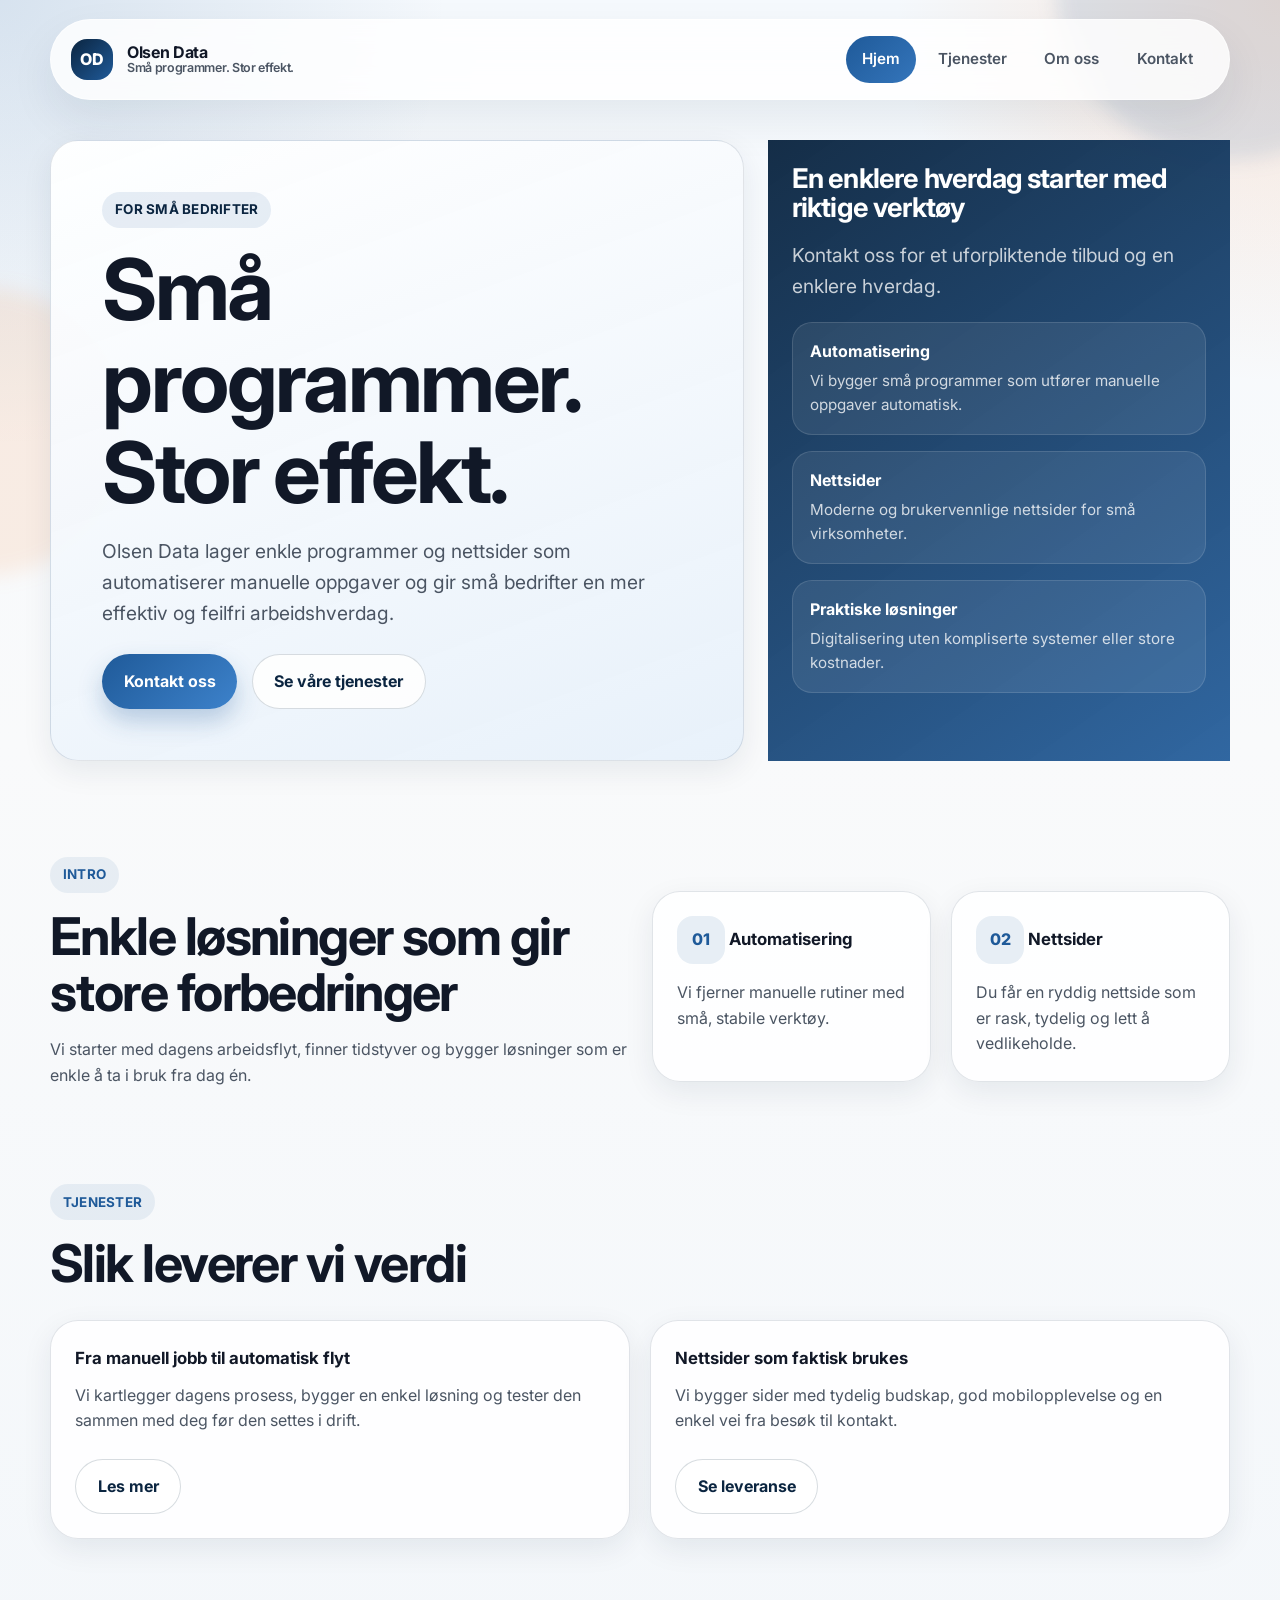
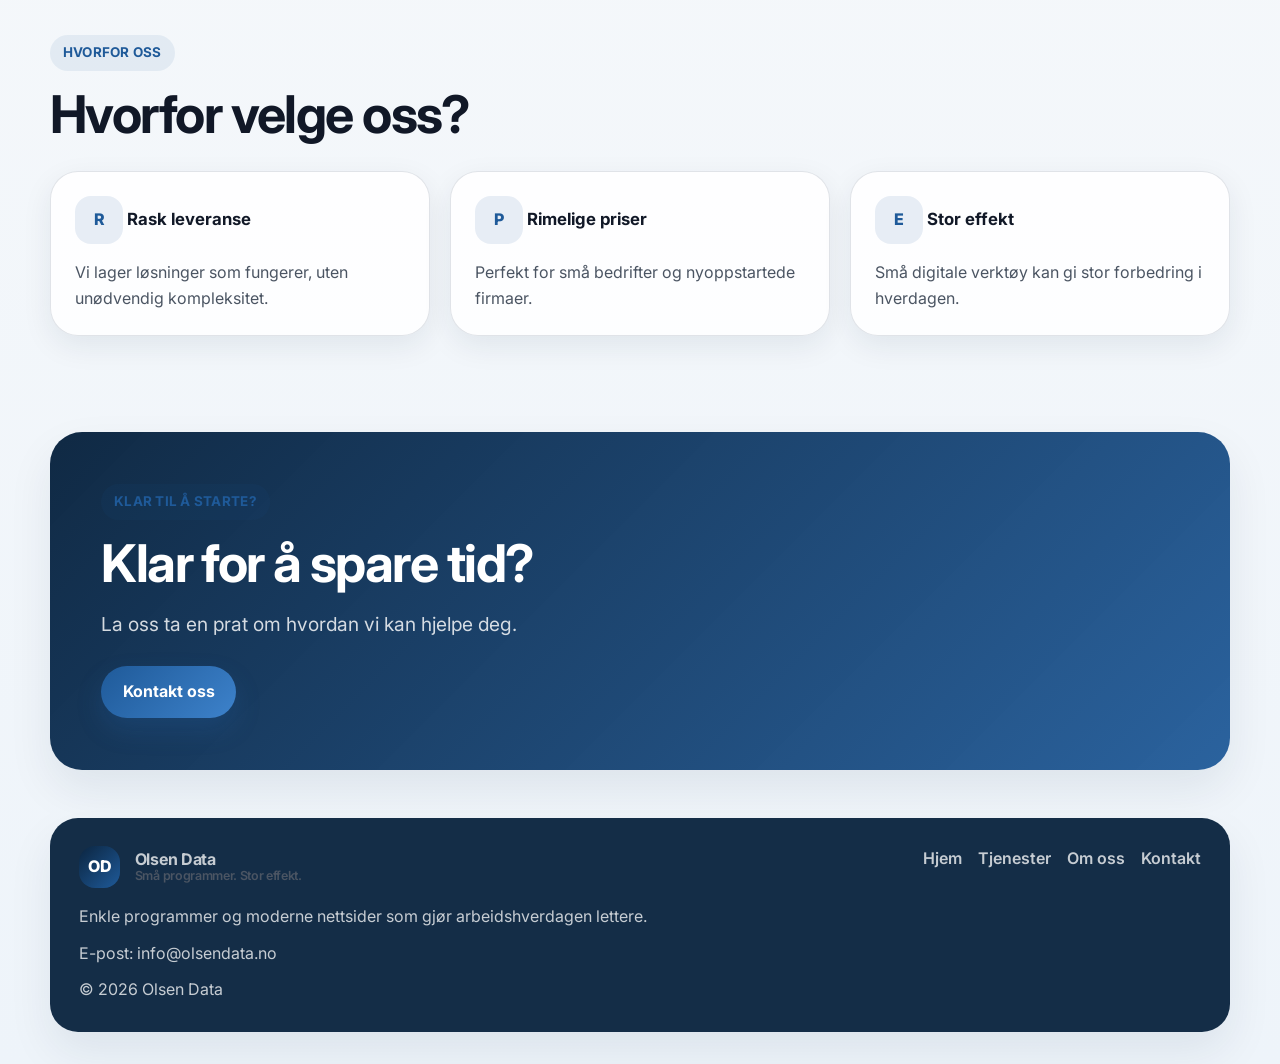
==== index.html @ c9bc1480 "Initial site setup and content updates" ====
<!DOCTYPE html>
<html lang="no">
<head>
  <meta charset="utf-8">
  <meta name="viewport" content="width=device-width, initial-scale=1">
  <title>Olsen Data | Små programmer. Stor effekt.</title>
  <meta
    name="description"
    content="Olsen Data lager enkle programmer og nettsider som automatiserer manuelle oppgaver og gir små bedrifter en mer effektiv arbeidshverdag.">
  <link rel="stylesheet" href="/css/site.css">
  <script src="/js/site.js" defer></script>
</head>
<body>
  <div class="page-shell">
    <header class="site-header">
      <div class="header-inner">
        <a class="brand" href="/">
          <span class="brand-mark">OD</span>
          <span class="brand-text">
            <strong>Olsen Data</strong>
            <span>Små programmer. Stor effekt.</span>
          </span>
        </a>
        <nav class="site-nav" aria-label="Hovedmeny">
          <a class="active" href="/">Hjem</a>
          <a href="/tjenester/">Tjenester</a>
          <a href="/om-oss/">Om oss</a>
          <a href="/kontakt/">Kontakt</a>
        </nav>
      </div>
    </header>

    <main>
      <section class="hero">
        <div class="section-inner hero-grid">
          <div class="hero-panel">
            <span class="hero-badge">For små bedrifter</span>
            <h1>Små programmer. Stor effekt.</h1>
            <p class="lead">
              Olsen Data lager enkle programmer og nettsider som automatiserer manuelle oppgaver og
              gir små bedrifter en mer effektiv og feilfri arbeidshverdag.
            </p>
            <div class="cta-row">
              <a class="button button-primary" href="/kontakt/">Kontakt oss</a>
              <a class="button button-secondary" href="/tjenester/">Se våre tjenester</a>
            </div>
          </div>
          <aside class="hero-side">
            <h3>En enklere hverdag starter med riktige verktøy</h3>
            <p class="lead muted-light">
              Kontakt oss for et uforpliktende tilbud og en enklere hverdag.
            </p>
            <div class="hero-stats">
              <div class="hero-stat">
                <strong>Automatisering</strong>
                <span>Vi bygger små programmer som utfører manuelle oppgaver automatisk.</span>
              </div>
              <div class="hero-stat">
                <strong>Nettsider</strong>
                <span>Moderne og brukervennlige nettsider for små virksomheter.</span>
              </div>
              <div class="hero-stat">
                <strong>Praktiske løsninger</strong>
                <span>Digitalisering uten kompliserte systemer eller store kostnader.</span>
              </div>
            </div>
          </aside>
        </div>
      </section>

      <section class="section">
        <div class="section-inner split-layout">
          <div class="section-copy">
            <span class="eyebrow">Intro</span>
            <h2>Enkle løsninger som gir store forbedringer</h2>
            <p>
              Vi starter med dagens arbeidsflyt, finner tidstyver og bygger løsninger som er enkle å
              ta i bruk fra dag én.
            </p>
          </div>
          <div class="grid-two">
            <article class="card">
              <div class="card-icon">01</div>
              <strong>Automatisering</strong>
              <p>Vi fjerner manuelle rutiner med små, stabile verktøy.</p>
            </article>
            <article class="card">
              <div class="card-icon">02</div>
              <strong>Nettsider</strong>
              <p>Du får en ryddig nettside som er rask, tydelig og lett å vedlikeholde.</p>
            </article>
          </div>
        </div>
      </section>

      <section class="section">
        <div class="section-inner">
          <div class="section-copy">
            <span class="eyebrow">Tjenester</span>
            <h2>Slik leverer vi verdi</h2>
          </div>
          <div class="grid-two">
            <article class="service-card">
              <strong>Fra manuell jobb til automatisk flyt</strong>
              <p>
                Vi kartlegger dagens prosess, bygger en enkel løsning og tester den sammen med deg
                før den settes i drift.
              </p>
              <div class="cta-row">
                <a class="button button-secondary" href="/tjenester/">Les mer</a>
              </div>
            </article>
            <article class="service-card">
              <strong>Nettsider som faktisk brukes</strong>
              <p>
                Vi bygger sider med tydelig budskap, god mobilopplevelse og en enkel vei fra besøk
                til kontakt.
              </p>
              <div class="cta-row">
                <a class="button button-secondary" href="/tjenester/">Se leveranse</a>
              </div>
            </article>
          </div>
        </div>
      </section>

      <section class="section">
        <div class="section-inner">
          <div class="section-copy">
            <span class="eyebrow">Hvorfor oss</span>
            <h2>Hvorfor velge oss?</h2>
          </div>
          <div class="grid-three">
            <article class="value-card">
              <div class="card-icon">R</div>
              <strong>Rask leveranse</strong>
              <p>Vi lager løsninger som fungerer, uten unødvendig kompleksitet.</p>
            </article>
            <article class="value-card">
              <div class="card-icon">P</div>
              <strong>Rimelige priser</strong>
              <p>Perfekt for små bedrifter og nyoppstartede firmaer.</p>
            </article>
            <article class="value-card">
              <div class="card-icon">E</div>
              <strong>Stor effekt</strong>
              <p>Små digitale verktøy kan gi stor forbedring i hverdagen.</p>
            </article>
          </div>
        </div>
      </section>

      <section class="section">
        <div class="section-inner">
          <div class="feature-banner">
            <span class="eyebrow">Klar til å starte?</span>
            <h2>Klar for å spare tid?</h2>
            <p class="lead">La oss ta en prat om hvordan vi kan hjelpe deg.</p>
            <div class="cta-row">
              <a class="button button-primary" href="/kontakt/">Kontakt oss</a>
            </div>
          </div>
        </div>
      </section>
    </main>

    <footer class="site-footer">
      <div class="footer-inner">
        <div>
          <a class="brand" href="/">
            <span class="brand-mark">OD</span>
            <span class="brand-text">
              <strong>Olsen Data</strong>
              <span class="muted-light">Små programmer. Stor effekt.</span>
            </span>
          </a>
          <p style="margin-top: 1rem;">
            Enkle programmer og moderne nettsider som gjør arbeidshverdagen lettere.
          </p>
          <p style="margin-top: 0.7rem;">E-post: <a href="mailto:info@olsendata.no">info@olsendata.no</a></p>
          <p style="margin-top: 0.7rem;">© <span data-year></span> Olsen Data</p>
        </div>
        <div class="footer-links">
          <a href="/">Hjem</a>
          <a href="/tjenester/">Tjenester</a>
          <a href="/om-oss/">Om oss</a>
          <a href="/kontakt/">Kontakt</a>
        </div>
      </div>
    </footer>
  </div>
</body>
</html>
---- css/site.css ----
@import url("https://fonts.googleapis.com/css2?family=Inter:wght@400;500;600;700;800&display=swap");

:root {
  --color-primary: #1f5a99;
  --color-secondary: #0b2540;
  --color-light-blue: #e6f0fa;
  --color-accent: #ff8a3d;
  --color-text: #111827;
  --color-text-muted: #4b5563;
  --color-background: #f9fafb;
  --color-white: #ffffff;
  --color-border: rgba(11, 37, 64, 0.12);
  --color-success: #166534;
  --color-success-bg: #dcfce7;
  --color-error: #b91c1c;
  --color-error-bg: #fee2e2;
  --shadow-soft: 0 20px 45px rgba(11, 37, 64, 0.08);
  --shadow-card: 0 10px 30px rgba(11, 37, 64, 0.08);
  --radius-lg: 28px;
  --radius-md: 20px;
  --radius-sm: 14px;
  --content-width: 1180px;
}

* {
  box-sizing: border-box;
}

html {
  scroll-behavior: smooth;
}

body {
  margin: 0;
  font-family: "Inter", "Segoe UI", sans-serif;
  color: var(--color-text);
  background:
    radial-gradient(circle at top right, rgba(255, 138, 61, 0.18), transparent 24rem),
    radial-gradient(circle at top left, rgba(31, 90, 153, 0.14), transparent 28rem),
    linear-gradient(180deg, #f5f9fd 0%, var(--color-background) 28%, #eef4fa 100%);
  line-height: 1.6;
}

a {
  color: inherit;
  text-decoration: none;
}

.page-shell {
  position: relative;
  overflow: hidden;
}

.page-shell::before,
.page-shell::after {
  content: "";
  position: absolute;
  border-radius: 999px;
  pointer-events: none;
  filter: blur(10px);
}

.page-shell::before {
  top: -12rem;
  right: -8rem;
  width: 22rem;
  height: 22rem;
  background: rgba(31, 90, 153, 0.12);
}

.page-shell::after {
  top: 18rem;
  left: -10rem;
  width: 18rem;
  height: 18rem;
  background: rgba(255, 138, 61, 0.12);
}

.site-header,
.site-footer,
.section,
.hero {
  position: relative;
  z-index: 1;
}

.site-header {
  padding: 1.2rem 1.25rem 0;
}

.header-inner,
.section-inner,
.footer-inner {
  width: min(calc(100% - 2rem), var(--content-width));
  margin: 0 auto;
}

.header-inner {
  display: flex;
  align-items: center;
  justify-content: space-between;
  gap: 1rem;
  padding: 1rem 1.25rem;
  border: 1px solid rgba(255, 255, 255, 0.55);
  border-radius: 999px;
  background: rgba(255, 255, 255, 0.82);
  backdrop-filter: blur(14px);
  box-shadow: var(--shadow-soft);
}

.brand {
  display: inline-flex;
  align-items: center;
  gap: 0.9rem;
  font-weight: 800;
  letter-spacing: -0.02em;
}

.brand-mark {
  display: inline-grid;
  place-items: center;
  width: 2.6rem;
  height: 2.6rem;
  border-radius: 16px;
  color: var(--color-white);
  background: linear-gradient(135deg, var(--color-secondary), var(--color-primary));
}

.brand-text {
  display: flex;
  flex-direction: column;
  line-height: 1.1;
}

.brand-text strong {
  font-size: 1rem;
}

.brand-text span {
  font-size: 0.78rem;
  font-weight: 600;
  color: var(--color-text-muted);
}

.site-nav {
  display: flex;
  align-items: center;
  gap: 0.35rem;
  flex-wrap: wrap;
}

.site-nav a {
  padding: 0.7rem 1rem;
  border-radius: 999px;
  font-size: 0.95rem;
  font-weight: 600;
  color: var(--color-text-muted);
  transition: transform 150ms ease, background-color 150ms ease, color 150ms ease;
}

.site-nav a:hover,
.site-nav a:focus-visible {
  color: var(--color-secondary);
  background: rgba(31, 90, 153, 0.08);
  transform: translateY(-1px);
}

.site-nav a.active {
  color: var(--color-white);
  background: linear-gradient(135deg, var(--color-primary), #3475bb);
}

.hero,
.section {
  padding: 3rem 1.25rem;
}

.hero {
  padding-top: 2.5rem;
}

.hero-grid,
.split-layout,
.contact-layout {
  display: grid;
  gap: 1.5rem;
  align-items: center;
}

.hero-grid {
  grid-template-columns: 1.2fr 0.8fr;
}

.split-layout,
.contact-layout {
  grid-template-columns: repeat(2, minmax(0, 1fr));
}

.hero-panel,
.surface-panel,
.card,
.service-card,
.value-card,
.process-card,
.contact-card,
.contact-form {
  border: 1px solid var(--color-border);
  border-radius: var(--radius-lg);
  background: rgba(255, 255, 255, 0.86);
  box-shadow: var(--shadow-card);
}

.hero-panel {
  padding: clamp(2rem, 4vw, 4rem);
  background: linear-gradient(160deg, rgba(255, 255, 255, 0.96), rgba(230, 240, 250, 0.92));
}

.hero-side {
  padding: 1.5rem;
  min-height: 100%;
  background: linear-gradient(145deg, rgba(11, 37, 64, 0.96), rgba(31, 90, 153, 0.92));
  color: var(--color-white);
}

.hero-badge,
.eyebrow {
  display: inline-flex;
  align-items: center;
  gap: 0.5rem;
  padding: 0.45rem 0.8rem;
  border-radius: 999px;
  font-size: 0.84rem;
  font-weight: 700;
  letter-spacing: 0.02em;
  text-transform: uppercase;
}

.hero-badge {
  color: var(--color-secondary);
  background: rgba(31, 90, 153, 0.1);
}

.eyebrow {
  color: var(--color-primary);
  background: rgba(31, 90, 153, 0.08);
}

h1,
h2,
h3 {
  margin: 0;
  line-height: 1.08;
  letter-spacing: -0.03em;
}

h1 {
  margin-top: 1rem;
  font-size: clamp(2.6rem, 7vw, 5.3rem);
}

h2 {
  margin-top: 1rem;
  font-size: clamp(2rem, 5vw, 3.25rem);
}

h3 {
  font-size: clamp(1.25rem, 3vw, 1.7rem);
}

p {
  margin: 0;
  color: var(--color-text-muted);
}

.lead {
  margin-top: 1.1rem;
  font-size: clamp(1.05rem, 2vw, 1.2rem);
  max-width: 62ch;
}

.cta-row {
  display: flex;
  flex-wrap: wrap;
  gap: 0.9rem;
  margin-top: 1.6rem;
}

.button {
  display: inline-flex;
  align-items: center;
  justify-content: center;
  min-height: 3.2rem;
  padding: 0.85rem 1.35rem;
  border: 0;
  border-radius: 999px;
  font: inherit;
  font-weight: 700;
  cursor: pointer;
  transition: transform 150ms ease, box-shadow 150ms ease, background-color 150ms ease;
}

.button:hover,
.button:focus-visible {
  transform: translateY(-2px);
}

.button-primary {
  color: var(--color-white);
  background: linear-gradient(135deg, var(--color-primary), #3d82cb);
  box-shadow: 0 12px 24px rgba(31, 90, 153, 0.28);
}

.button-secondary {
  color: var(--color-secondary);
  background: rgba(255, 255, 255, 0.9);
  border: 1px solid rgba(11, 37, 64, 0.16);
}

.hero-stats {
  display: grid;
  gap: 1rem;
  margin-top: 1.25rem;
}

.hero-stat {
  padding: 1rem 1.1rem;
  border-radius: var(--radius-md);
  background: rgba(255, 255, 255, 0.08);
  border: 1px solid rgba(255, 255, 255, 0.12);
}

.hero-stat strong {
  display: block;
  font-size: 1rem;
}

.hero-stat span {
  display: block;
  margin-top: 0.3rem;
  color: rgba(255, 255, 255, 0.78);
  font-size: 0.95rem;
}

.section-copy {
  max-width: 65ch;
}

.section-copy p {
  margin-top: 1rem;
}

.grid-two,
.grid-three {
  display: grid;
  gap: 1.25rem;
  margin-top: 1.75rem;
}

.grid-two {
  grid-template-columns: repeat(2, minmax(0, 1fr));
}

.grid-three {
  grid-template-columns: repeat(3, minmax(0, 1fr));
}

.card,
.service-card,
.value-card,
.process-card,
.contact-card {
  padding: 1.5rem;
}

.card strong,
.service-card strong,
.value-card strong,
.process-card strong,
.contact-card strong {
  display: inline-block;
  margin-bottom: 0.65rem;
  font-size: 1.05rem;
}

.card-icon,
.step-chip {
  display: inline-grid;
  place-items: center;
  width: 3rem;
  height: 3rem;
  margin-bottom: 1rem;
  border-radius: 1rem;
  font-weight: 800;
}

.card-icon {
  color: var(--color-primary);
  background: rgba(31, 90, 153, 0.1);
}

.step-chip {
  color: var(--color-white);
  background: linear-gradient(135deg, var(--color-secondary), var(--color-primary));
}

.list {
  margin: 1rem 0 0;
  padding: 0;
  list-style: none;
  display: grid;
  gap: 0.75rem;
}

.list li {
  position: relative;
  padding-left: 1.5rem;
  color: var(--color-text-muted);
}

.list li::before {
  content: "";
  position: absolute;
  top: 0.58rem;
  left: 0;
  width: 0.55rem;
  height: 0.55rem;
  border-radius: 999px;
  background: var(--color-accent);
}

.feature-banner {
  padding: clamp(2rem, 4vw, 3.5rem);
  border-radius: calc(var(--radius-lg) + 4px);
  color: var(--color-white);
  background: linear-gradient(135deg, rgba(11, 37, 64, 0.98), rgba(31, 90, 153, 0.95));
  box-shadow: var(--shadow-soft);
}

.feature-banner p,
.feature-banner .muted-light {
  color: rgba(255, 255, 255, 0.82);
}

.feature-banner .button-secondary {
  color: var(--color-white);
  border-color: rgba(255, 255, 255, 0.22);
  background: rgba(255, 255, 255, 0.08);
}

.quote-line {
  margin-top: 1rem;
  font-size: clamp(1.2rem, 2vw, 1.45rem);
  font-weight: 700;
  color: var(--color-secondary);
}

.contact-layout {
  align-items: start;
}

.contact-form {
  padding: clamp(1.5rem, 3vw, 2rem);
}

.field {
  margin-top: 1rem;
}

.field label {
  display: block;
  margin-bottom: 0.45rem;
  font-weight: 700;
  color: var(--color-secondary);
}

.field input,
.field textarea {
  width: 100%;
  padding: 0.9rem 1rem;
  border: 1px solid rgba(11, 37, 64, 0.16);
  border-radius: var(--radius-sm);
  background: #fff;
  font: inherit;
  color: var(--color-text);
  transition: border-color 150ms ease, box-shadow 150ms ease;
}

.field input:focus,
.field textarea:focus {
  outline: none;
  border-color: rgba(31, 90, 153, 0.5);
  box-shadow: 0 0 0 4px rgba(31, 90, 153, 0.12);
}

.field textarea {
  min-height: 10rem;
  resize: vertical;
}

.field-error {
  min-height: 1.2rem;
  margin-top: 0.35rem;
  font-size: 0.9rem;
  color: var(--color-error);
}

.form-status {
  margin-top: 1rem;
  padding: 0.9rem 1rem;
  border-radius: var(--radius-sm);
  font-weight: 600;
  display: none;
}

.form-status.visible {
  display: block;
}

.form-status.loading {
  color: var(--color-secondary);
  background: var(--color-light-blue);
}

.form-status.success {
  color: var(--color-success);
  background: var(--color-success-bg);
}

.form-status.error {
  color: var(--color-error);
  background: var(--color-error-bg);
}

.site-footer {
  padding: 0 1.25rem 2rem;
}

.footer-inner {
  display: grid;
  gap: 1.2rem;
  grid-template-columns: 1.1fr 0.9fr;
  padding: 1.8rem;
  border-radius: var(--radius-lg);
  background: rgba(11, 37, 64, 0.96);
  color: rgba(255, 255, 255, 0.9);
  box-shadow: var(--shadow-soft);
}

.footer-inner p,
.footer-inner a {
  color: rgba(255, 255, 255, 0.76);
}

.footer-links {
  display: flex;
  flex-wrap: wrap;
  gap: 0.85rem 1rem;
  justify-content: flex-end;
  align-content: start;
}

.footer-links a {
  font-weight: 600;
}

.muted-light {
  color: rgba(255, 255, 255, 0.76);
}

@media (max-width: 980px) {
  .hero-grid,
  .split-layout,
  .contact-layout,
  .grid-two,
  .grid-three,
  .footer-inner {
    grid-template-columns: 1fr;
  }

  .header-inner {
    border-radius: 28px;
    flex-direction: column;
    align-items: stretch;
  }

  .site-nav {
    justify-content: space-between;
  }

  .footer-links {
    justify-content: flex-start;
  }
}

@media (max-width: 680px) {
  .site-header,
  .hero,
  .section,
  .site-footer {
    padding-left: 0.8rem;
    padding-right: 0.8rem;
  }

  .header-inner,
  .hero-panel,
  .hero-side,
  .card,
  .service-card,
  .value-card,
  .process-card,
  .contact-card,
  .contact-form,
  .footer-inner {
    padding: 1.25rem;
  }

  .site-nav a,
  .button {
    width: 100%;
  }

  .cta-row {
    flex-direction: column;
  }
}
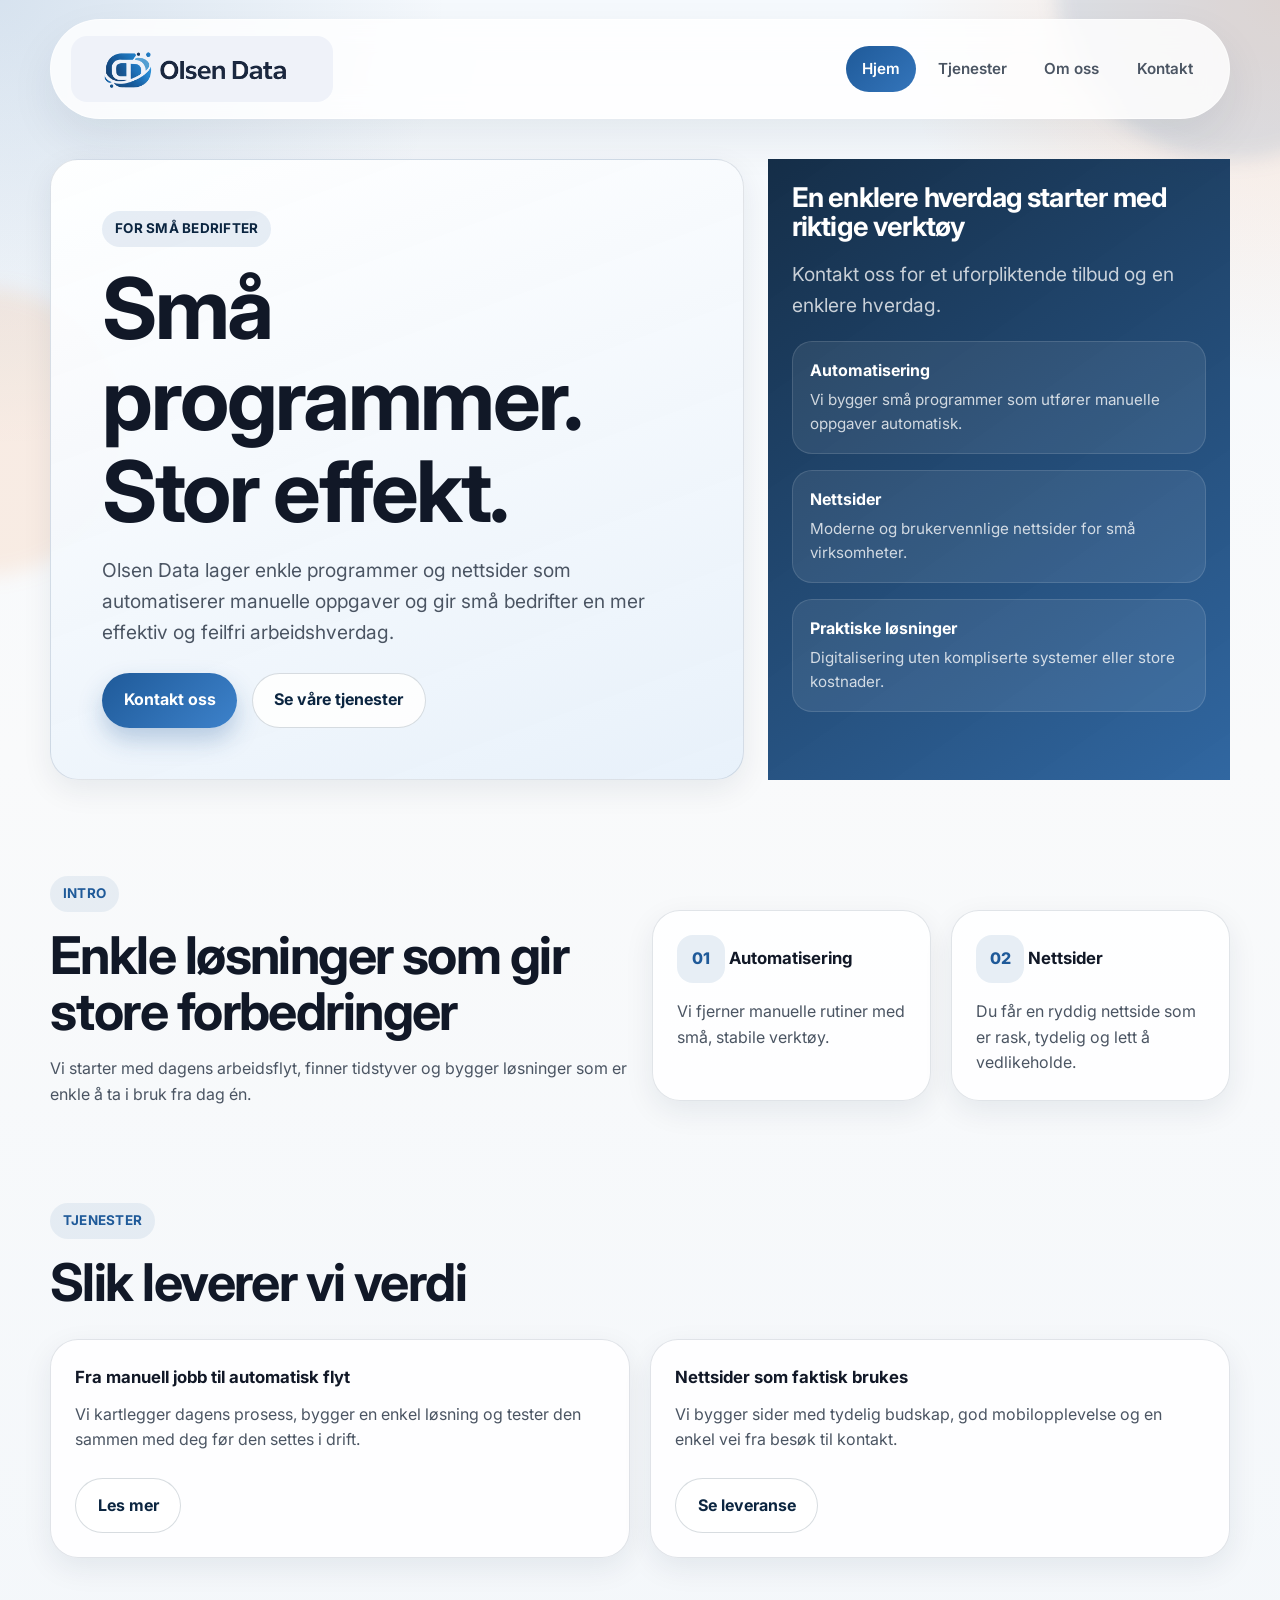
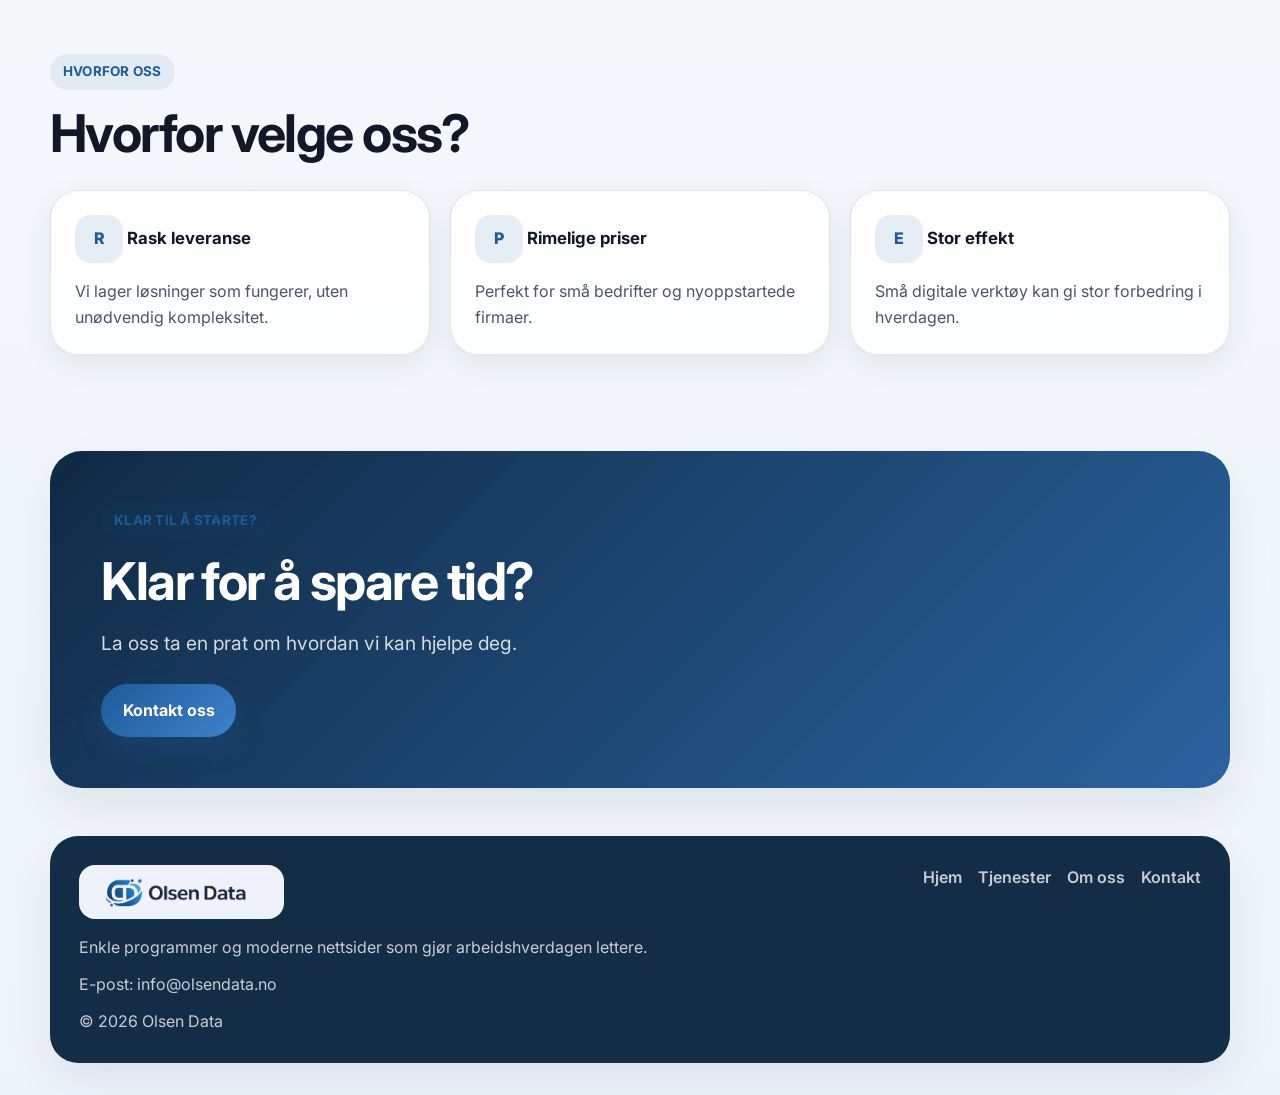
==== commit d9563639: "Fix nav routes and apply new Olsen Data logo site-wide" ====
--- a/index.html
+++ b/index.html
@@ -8,18 +8,14 @@
     name="description"
     content="Olsen Data lager enkle programmer og nettsider som automatiserer manuelle oppgaver og gir små bedrifter en mer effektiv arbeidshverdag.">
   <link rel="stylesheet" href="/css/site.css">
-  <script src="/js/site.js" defer></script>
+  <script src="/js/site.js?v=20260311c" defer></script>
 </head>
 <body>
   <div class="page-shell">
     <header class="site-header">
       <div class="header-inner">
-        <a class="brand" href="/">
-          <span class="brand-mark">OD</span>
-          <span class="brand-text">
-            <strong>Olsen Data</strong>
-            <span>Små programmer. Stor effekt.</span>
-          </span>
+        <a class="brand brand-header" href="/">
+          <img class="brand-logo-horizontal" src="/images/logo/olsen-data-horizontal-v3.png?v=20260311b" alt="Olsen Data logo">
         </a>
         <nav class="site-nav" aria-label="Hovedmeny">
           <a class="active" href="/">Hjem</a>
@@ -167,12 +163,8 @@
     <footer class="site-footer">
       <div class="footer-inner">
         <div>
-          <a class="brand" href="/">
-            <span class="brand-mark">OD</span>
-            <span class="brand-text">
-              <strong>Olsen Data</strong>
-              <span class="muted-light">Små programmer. Stor effekt.</span>
-            </span>
+          <a class="brand brand-footer" href="/">
+            <img class="brand-logo-horizontal" src="/images/logo/olsen-data-horizontal-v3.png" alt="Olsen Data logo">
           </a>
           <p style="margin-top: 1rem;">
             Enkle programmer og moderne nettsider som gjør arbeidshverdagen lettere.
--- a/css/site.css
+++ b/css/site.css
@@ -116,6 +116,31 @@
   letter-spacing: -0.02em;
 }
 
+.brand-logo-horizontal {
+  display: block;
+  width: auto;
+}
+
+.brand-header .brand-logo-horizontal {
+  height: 3.2rem;
+}
+
+.brand-header {
+  padding: 0.45rem 0.6rem;
+  border-radius: 16px;
+  background: rgb(239, 242, 249);
+}
+
+.brand-footer {
+  padding: 0.45rem 0.6rem;
+  border-radius: 16px;
+  background: rgb(239, 242, 249);
+}
+
+.brand-footer .brand-logo-horizontal {
+  height: 2.45rem;
+}
+
 .brand-mark {
   display: inline-grid;
   place-items: center;
@@ -619,6 +644,14 @@
     width: 100%;
   }
 
+  .brand-header .brand-logo-horizontal {
+    height: 2.6rem;
+  }
+
+  .brand-footer .brand-logo-horizontal {
+    height: 2.2rem;
+  }
+
   .cta-row {
     flex-direction: column;
   }
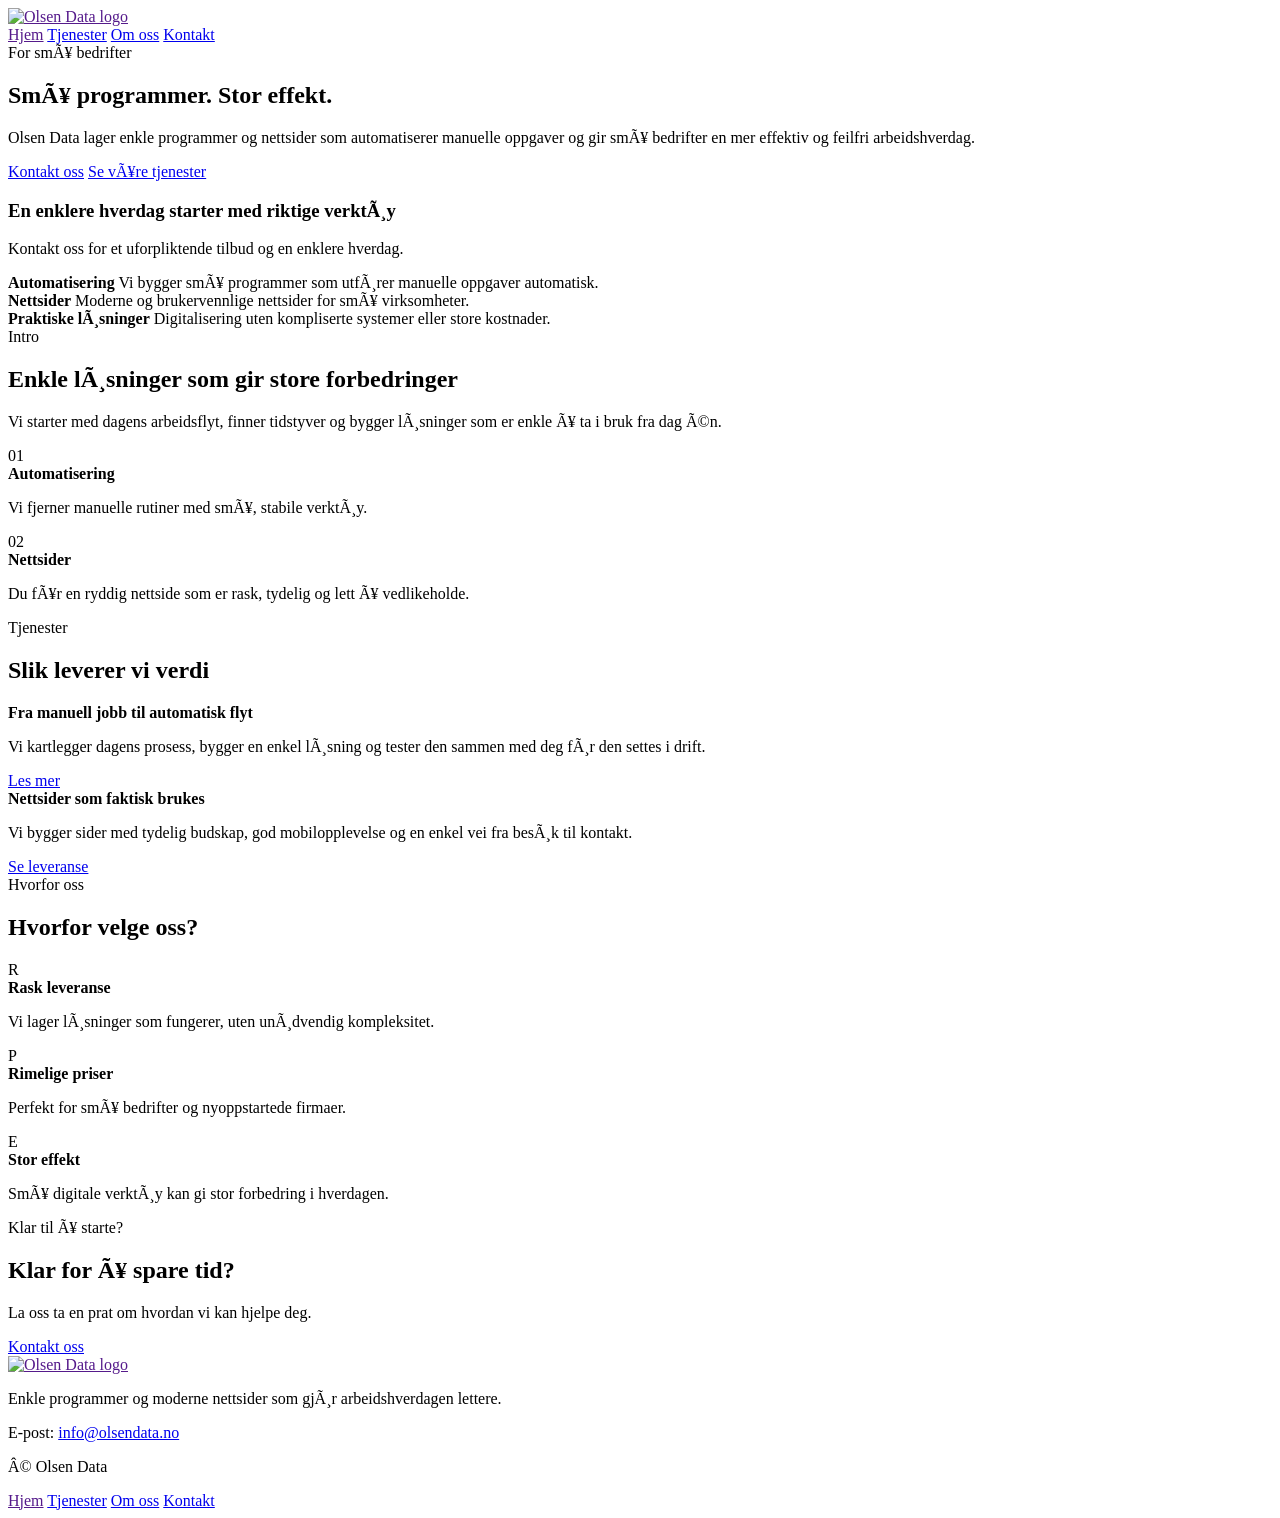
==== commit 1ba886d8: "Adjust gh-pages paths for project site hosting" ====
--- a/index.html
+++ b/index.html
@@ -1,27 +1,28 @@
-<!DOCTYPE html>
+﻿<!DOCTYPE html>
 <html lang="no">
 <head>
   <meta charset="utf-8">
   <meta name="viewport" content="width=device-width, initial-scale=1">
-  <title>Olsen Data | Små programmer. Stor effekt.</title>
+  <base href="/Olsendata/">
+  <title>Olsen Data | SmÃ¥ programmer. Stor effekt.</title>
   <meta
     name="description"
-    content="Olsen Data lager enkle programmer og nettsider som automatiserer manuelle oppgaver og gir små bedrifter en mer effektiv arbeidshverdag.">
-  <link rel="stylesheet" href="/css/site.css">
-  <script src="/js/site.js?v=20260311c" defer></script>
+    content="Olsen Data lager enkle programmer og nettsider som automatiserer manuelle oppgaver og gir smÃ¥ bedrifter en mer effektiv arbeidshverdag.">
+  <link rel="stylesheet" href="css/site.css">
+  <script src="js/site.js?v=20260311c" defer></script>
 </head>
 <body>
   <div class="page-shell">
     <header class="site-header">
       <div class="header-inner">
-        <a class="brand brand-header" href="/">
-          <img class="brand-logo-horizontal" src="/images/logo/olsen-data-horizontal-v3.png?v=20260311b" alt="Olsen Data logo">
+        <a class="brand brand-header" href="">
+          <img class="brand-logo-horizontal" src="images/logo/olsen-data-horizontal-v3.png?v=20260311b" alt="Olsen Data logo">
         </a>
         <nav class="site-nav" aria-label="Hovedmeny">
-          <a class="active" href="/">Hjem</a>
-          <a href="/tjenester/">Tjenester</a>
-          <a href="/om-oss/">Om oss</a>
-          <a href="/kontakt/">Kontakt</a>
+          <a class="active" href="">Hjem</a>
+          <a href="tjenester/">Tjenester</a>
+          <a href="om-oss/">Om oss</a>
+          <a href="kontakt/">Kontakt</a>
         </nav>
       </div>
     </header>
@@ -30,33 +31,33 @@
       <section class="hero">
         <div class="section-inner hero-grid">
           <div class="hero-panel">
-            <span class="hero-badge">For små bedrifter</span>
-            <h1>Små programmer. Stor effekt.</h1>
+            <span class="hero-badge">For smÃ¥ bedrifter</span>
+            <h1>SmÃ¥ programmer. Stor effekt.</h1>
             <p class="lead">
               Olsen Data lager enkle programmer og nettsider som automatiserer manuelle oppgaver og
-              gir små bedrifter en mer effektiv og feilfri arbeidshverdag.
+              gir smÃ¥ bedrifter en mer effektiv og feilfri arbeidshverdag.
             </p>
             <div class="cta-row">
-              <a class="button button-primary" href="/kontakt/">Kontakt oss</a>
-              <a class="button button-secondary" href="/tjenester/">Se våre tjenester</a>
+              <a class="button button-primary" href="kontakt/">Kontakt oss</a>
+              <a class="button button-secondary" href="tjenester/">Se vÃ¥re tjenester</a>
             </div>
           </div>
           <aside class="hero-side">
-            <h3>En enklere hverdag starter med riktige verktøy</h3>
+            <h3>En enklere hverdag starter med riktige verktÃ¸y</h3>
             <p class="lead muted-light">
               Kontakt oss for et uforpliktende tilbud og en enklere hverdag.
             </p>
             <div class="hero-stats">
               <div class="hero-stat">
                 <strong>Automatisering</strong>
-                <span>Vi bygger små programmer som utfører manuelle oppgaver automatisk.</span>
+                <span>Vi bygger smÃ¥ programmer som utfÃ¸rer manuelle oppgaver automatisk.</span>
               </div>
               <div class="hero-stat">
                 <strong>Nettsider</strong>
-                <span>Moderne og brukervennlige nettsider for små virksomheter.</span>
+                <span>Moderne og brukervennlige nettsider for smÃ¥ virksomheter.</span>
               </div>
               <div class="hero-stat">
-                <strong>Praktiske løsninger</strong>
+                <strong>Praktiske lÃ¸sninger</strong>
                 <span>Digitalisering uten kompliserte systemer eller store kostnader.</span>
               </div>
             </div>
@@ -68,22 +69,22 @@
         <div class="section-inner split-layout">
           <div class="section-copy">
             <span class="eyebrow">Intro</span>
-            <h2>Enkle løsninger som gir store forbedringer</h2>
+            <h2>Enkle lÃ¸sninger som gir store forbedringer</h2>
             <p>
-              Vi starter med dagens arbeidsflyt, finner tidstyver og bygger løsninger som er enkle å
-              ta i bruk fra dag én.
+              Vi starter med dagens arbeidsflyt, finner tidstyver og bygger lÃ¸sninger som er enkle Ã¥
+              ta i bruk fra dag Ã©n.
             </p>
           </div>
           <div class="grid-two">
             <article class="card">
               <div class="card-icon">01</div>
               <strong>Automatisering</strong>
-              <p>Vi fjerner manuelle rutiner med små, stabile verktøy.</p>
+              <p>Vi fjerner manuelle rutiner med smÃ¥, stabile verktÃ¸y.</p>
             </article>
             <article class="card">
               <div class="card-icon">02</div>
               <strong>Nettsider</strong>
-              <p>Du får en ryddig nettside som er rask, tydelig og lett å vedlikeholde.</p>
+              <p>Du fÃ¥r en ryddig nettside som er rask, tydelig og lett Ã¥ vedlikeholde.</p>
             </article>
           </div>
         </div>
@@ -99,21 +100,21 @@
             <article class="service-card">
               <strong>Fra manuell jobb til automatisk flyt</strong>
               <p>
-                Vi kartlegger dagens prosess, bygger en enkel løsning og tester den sammen med deg
-                før den settes i drift.
+                Vi kartlegger dagens prosess, bygger en enkel lÃ¸sning og tester den sammen med deg
+                fÃ¸r den settes i drift.
               </p>
               <div class="cta-row">
-                <a class="button button-secondary" href="/tjenester/">Les mer</a>
+                <a class="button button-secondary" href="tjenester/">Les mer</a>
               </div>
             </article>
             <article class="service-card">
               <strong>Nettsider som faktisk brukes</strong>
               <p>
-                Vi bygger sider med tydelig budskap, god mobilopplevelse og en enkel vei fra besøk
+                Vi bygger sider med tydelig budskap, god mobilopplevelse og en enkel vei fra besÃ¸k
                 til kontakt.
               </p>
               <div class="cta-row">
-                <a class="button button-secondary" href="/tjenester/">Se leveranse</a>
+                <a class="button button-secondary" href="tjenester/">Se leveranse</a>
               </div>
             </article>
           </div>
@@ -130,17 +131,17 @@
             <article class="value-card">
               <div class="card-icon">R</div>
               <strong>Rask leveranse</strong>
-              <p>Vi lager løsninger som fungerer, uten unødvendig kompleksitet.</p>
+              <p>Vi lager lÃ¸sninger som fungerer, uten unÃ¸dvendig kompleksitet.</p>
             </article>
             <article class="value-card">
               <div class="card-icon">P</div>
               <strong>Rimelige priser</strong>
-              <p>Perfekt for små bedrifter og nyoppstartede firmaer.</p>
+              <p>Perfekt for smÃ¥ bedrifter og nyoppstartede firmaer.</p>
             </article>
             <article class="value-card">
               <div class="card-icon">E</div>
               <strong>Stor effekt</strong>
-              <p>Små digitale verktøy kan gi stor forbedring i hverdagen.</p>
+              <p>SmÃ¥ digitale verktÃ¸y kan gi stor forbedring i hverdagen.</p>
             </article>
           </div>
         </div>
@@ -149,11 +150,11 @@
       <section class="section">
         <div class="section-inner">
           <div class="feature-banner">
-            <span class="eyebrow">Klar til å starte?</span>
-            <h2>Klar for å spare tid?</h2>
+            <span class="eyebrow">Klar til Ã¥ starte?</span>
+            <h2>Klar for Ã¥ spare tid?</h2>
             <p class="lead">La oss ta en prat om hvordan vi kan hjelpe deg.</p>
             <div class="cta-row">
-              <a class="button button-primary" href="/kontakt/">Kontakt oss</a>
+              <a class="button button-primary" href="kontakt/">Kontakt oss</a>
             </div>
           </div>
         </div>
@@ -163,23 +164,24 @@
     <footer class="site-footer">
       <div class="footer-inner">
         <div>
-          <a class="brand brand-footer" href="/">
-            <img class="brand-logo-horizontal" src="/images/logo/olsen-data-horizontal-v3.png" alt="Olsen Data logo">
+          <a class="brand brand-footer" href="">
+            <img class="brand-logo-horizontal" src="images/logo/olsen-data-horizontal-v3.png" alt="Olsen Data logo">
           </a>
           <p style="margin-top: 1rem;">
-            Enkle programmer og moderne nettsider som gjør arbeidshverdagen lettere.
+            Enkle programmer og moderne nettsider som gjÃ¸r arbeidshverdagen lettere.
           </p>
           <p style="margin-top: 0.7rem;">E-post: <a href="mailto:info@olsendata.no">info@olsendata.no</a></p>
-          <p style="margin-top: 0.7rem;">© <span data-year></span> Olsen Data</p>
+          <p style="margin-top: 0.7rem;">Â© <span data-year></span> Olsen Data</p>
         </div>
         <div class="footer-links">
-          <a href="/">Hjem</a>
-          <a href="/tjenester/">Tjenester</a>
-          <a href="/om-oss/">Om oss</a>
-          <a href="/kontakt/">Kontakt</a>
+          <a href="">Hjem</a>
+          <a href="tjenester/">Tjenester</a>
+          <a href="om-oss/">Om oss</a>
+          <a href="kontakt/">Kontakt</a>
         </div>
       </div>
     </footer>
   </div>
 </body>
 </html>
+
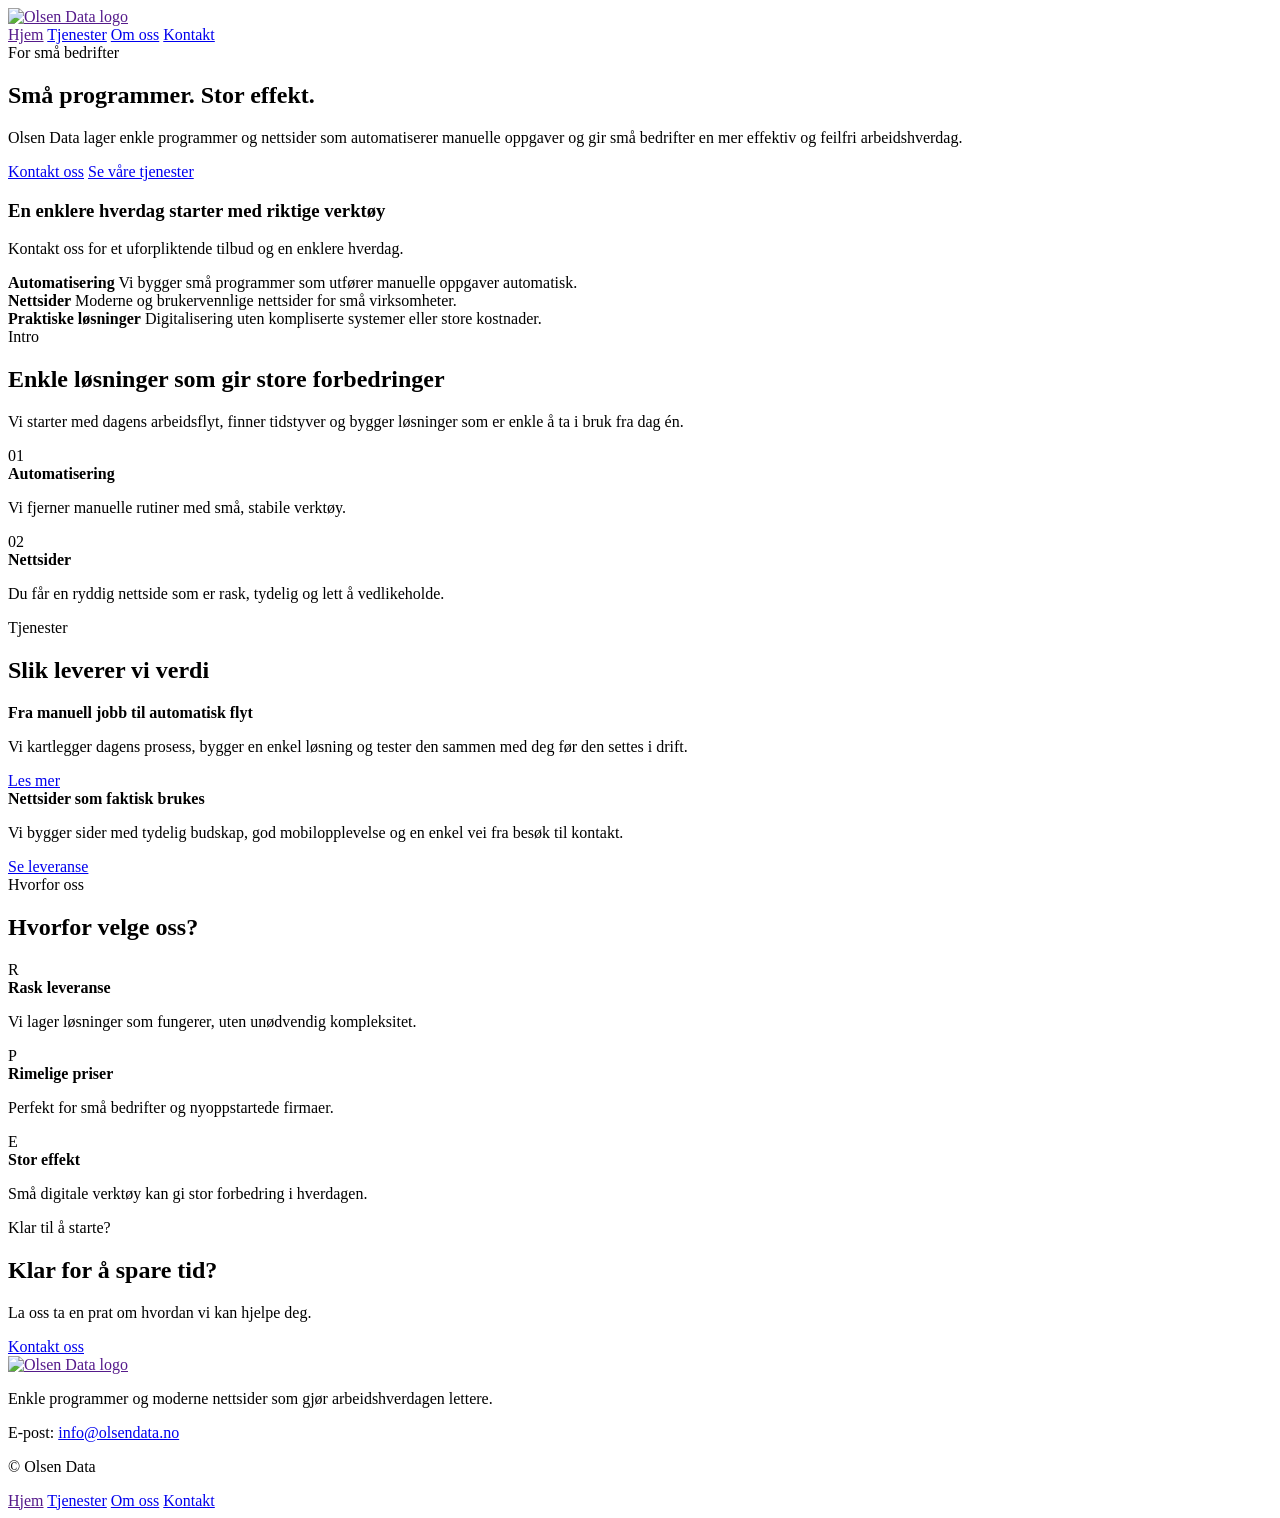
==== commit cef8d08d: "Fix Norwegian characters on gh-pages content" ====
--- a/index.html
+++ b/index.html
@@ -1,13 +1,13 @@
-﻿<!DOCTYPE html>
+<!DOCTYPE html>
 <html lang="no">
 <head>
   <meta charset="utf-8">
   <meta name="viewport" content="width=device-width, initial-scale=1">
   <base href="/Olsendata/">
-  <title>Olsen Data | SmÃ¥ programmer. Stor effekt.</title>
+  <title>Olsen Data | Små programmer. Stor effekt.</title>
   <meta
     name="description"
-    content="Olsen Data lager enkle programmer og nettsider som automatiserer manuelle oppgaver og gir smÃ¥ bedrifter en mer effektiv arbeidshverdag.">
+    content="Olsen Data lager enkle programmer og nettsider som automatiserer manuelle oppgaver og gir små bedrifter en mer effektiv arbeidshverdag.">
   <link rel="stylesheet" href="css/site.css">
   <script src="js/site.js?v=20260311c" defer></script>
 </head>
@@ -31,33 +31,33 @@
       <section class="hero">
         <div class="section-inner hero-grid">
           <div class="hero-panel">
-            <span class="hero-badge">For smÃ¥ bedrifter</span>
-            <h1>SmÃ¥ programmer. Stor effekt.</h1>
+            <span class="hero-badge">For små bedrifter</span>
+            <h1>Små programmer. Stor effekt.</h1>
             <p class="lead">
               Olsen Data lager enkle programmer og nettsider som automatiserer manuelle oppgaver og
-              gir smÃ¥ bedrifter en mer effektiv og feilfri arbeidshverdag.
+              gir små bedrifter en mer effektiv og feilfri arbeidshverdag.
             </p>
             <div class="cta-row">
               <a class="button button-primary" href="kontakt/">Kontakt oss</a>
-              <a class="button button-secondary" href="tjenester/">Se vÃ¥re tjenester</a>
+              <a class="button button-secondary" href="tjenester/">Se våre tjenester</a>
             </div>
           </div>
           <aside class="hero-side">
-            <h3>En enklere hverdag starter med riktige verktÃ¸y</h3>
+            <h3>En enklere hverdag starter med riktige verktøy</h3>
             <p class="lead muted-light">
               Kontakt oss for et uforpliktende tilbud og en enklere hverdag.
             </p>
             <div class="hero-stats">
               <div class="hero-stat">
                 <strong>Automatisering</strong>
-                <span>Vi bygger smÃ¥ programmer som utfÃ¸rer manuelle oppgaver automatisk.</span>
+                <span>Vi bygger små programmer som utfører manuelle oppgaver automatisk.</span>
               </div>
               <div class="hero-stat">
                 <strong>Nettsider</strong>
-                <span>Moderne og brukervennlige nettsider for smÃ¥ virksomheter.</span>
+                <span>Moderne og brukervennlige nettsider for små virksomheter.</span>
               </div>
               <div class="hero-stat">
-                <strong>Praktiske lÃ¸sninger</strong>
+                <strong>Praktiske løsninger</strong>
                 <span>Digitalisering uten kompliserte systemer eller store kostnader.</span>
               </div>
             </div>
@@ -69,22 +69,22 @@
         <div class="section-inner split-layout">
           <div class="section-copy">
             <span class="eyebrow">Intro</span>
-            <h2>Enkle lÃ¸sninger som gir store forbedringer</h2>
+            <h2>Enkle løsninger som gir store forbedringer</h2>
             <p>
-              Vi starter med dagens arbeidsflyt, finner tidstyver og bygger lÃ¸sninger som er enkle Ã¥
-              ta i bruk fra dag Ã©n.
+              Vi starter med dagens arbeidsflyt, finner tidstyver og bygger løsninger som er enkle å
+              ta i bruk fra dag én.
             </p>
           </div>
           <div class="grid-two">
             <article class="card">
               <div class="card-icon">01</div>
               <strong>Automatisering</strong>
-              <p>Vi fjerner manuelle rutiner med smÃ¥, stabile verktÃ¸y.</p>
+              <p>Vi fjerner manuelle rutiner med små, stabile verktøy.</p>
             </article>
             <article class="card">
               <div class="card-icon">02</div>
               <strong>Nettsider</strong>
-              <p>Du fÃ¥r en ryddig nettside som er rask, tydelig og lett Ã¥ vedlikeholde.</p>
+              <p>Du får en ryddig nettside som er rask, tydelig og lett å vedlikeholde.</p>
             </article>
           </div>
         </div>
@@ -100,8 +100,8 @@
             <article class="service-card">
               <strong>Fra manuell jobb til automatisk flyt</strong>
               <p>
-                Vi kartlegger dagens prosess, bygger en enkel lÃ¸sning og tester den sammen med deg
-                fÃ¸r den settes i drift.
+                Vi kartlegger dagens prosess, bygger en enkel løsning og tester den sammen med deg
+                før den settes i drift.
               </p>
               <div class="cta-row">
                 <a class="button button-secondary" href="tjenester/">Les mer</a>
@@ -110,7 +110,7 @@
             <article class="service-card">
               <strong>Nettsider som faktisk brukes</strong>
               <p>
-                Vi bygger sider med tydelig budskap, god mobilopplevelse og en enkel vei fra besÃ¸k
+                Vi bygger sider med tydelig budskap, god mobilopplevelse og en enkel vei fra besøk
                 til kontakt.
               </p>
               <div class="cta-row">
@@ -131,17 +131,17 @@
             <article class="value-card">
               <div class="card-icon">R</div>
               <strong>Rask leveranse</strong>
-              <p>Vi lager lÃ¸sninger som fungerer, uten unÃ¸dvendig kompleksitet.</p>
+              <p>Vi lager løsninger som fungerer, uten unødvendig kompleksitet.</p>
             </article>
             <article class="value-card">
               <div class="card-icon">P</div>
               <strong>Rimelige priser</strong>
-              <p>Perfekt for smÃ¥ bedrifter og nyoppstartede firmaer.</p>
+              <p>Perfekt for små bedrifter og nyoppstartede firmaer.</p>
             </article>
             <article class="value-card">
               <div class="card-icon">E</div>
               <strong>Stor effekt</strong>
-              <p>SmÃ¥ digitale verktÃ¸y kan gi stor forbedring i hverdagen.</p>
+              <p>Små digitale verktøy kan gi stor forbedring i hverdagen.</p>
             </article>
           </div>
         </div>
@@ -150,8 +150,8 @@
       <section class="section">
         <div class="section-inner">
           <div class="feature-banner">
-            <span class="eyebrow">Klar til Ã¥ starte?</span>
-            <h2>Klar for Ã¥ spare tid?</h2>
+            <span class="eyebrow">Klar til å starte?</span>
+            <h2>Klar for å spare tid?</h2>
             <p class="lead">La oss ta en prat om hvordan vi kan hjelpe deg.</p>
             <div class="cta-row">
               <a class="button button-primary" href="kontakt/">Kontakt oss</a>
@@ -168,10 +168,10 @@
             <img class="brand-logo-horizontal" src="images/logo/olsen-data-horizontal-v3.png" alt="Olsen Data logo">
           </a>
           <p style="margin-top: 1rem;">
-            Enkle programmer og moderne nettsider som gjÃ¸r arbeidshverdagen lettere.
+            Enkle programmer og moderne nettsider som gjør arbeidshverdagen lettere.
           </p>
           <p style="margin-top: 0.7rem;">E-post: <a href="mailto:info@olsendata.no">info@olsendata.no</a></p>
-          <p style="margin-top: 0.7rem;">Â© <span data-year></span> Olsen Data</p>
+          <p style="margin-top: 0.7rem;">© <span data-year></span> Olsen Data</p>
         </div>
         <div class="footer-links">
           <a href="">Hjem</a>
